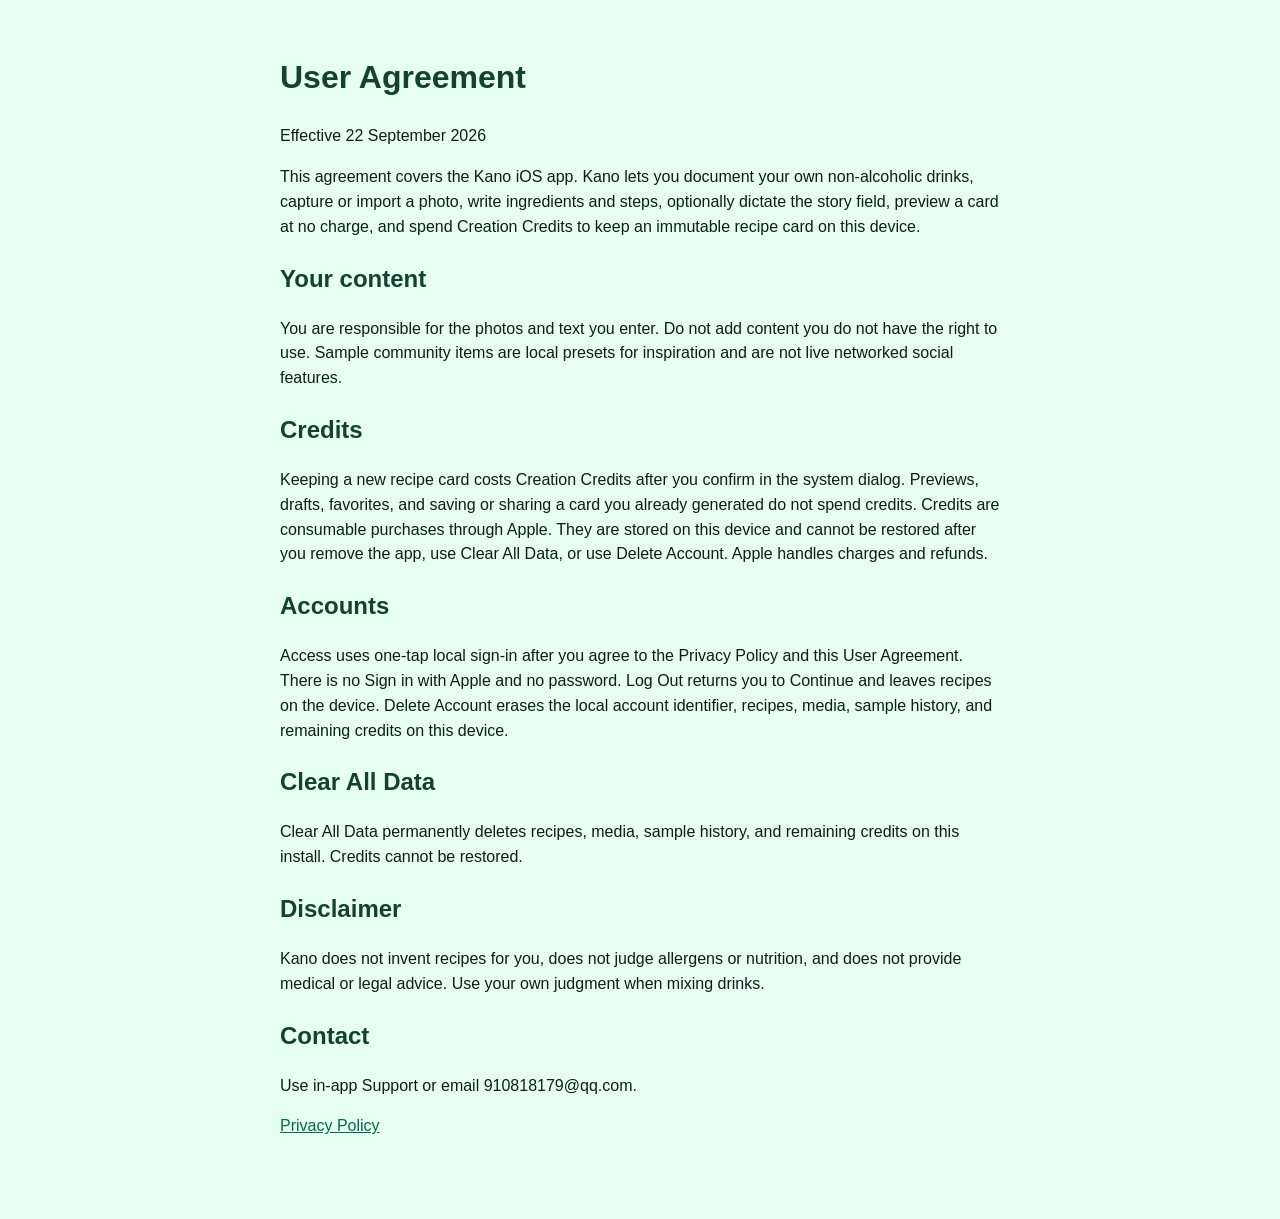
==== user-agreement.html @ 9f15bf1f "Publish Kano Privacy Policy and User Agreement. Co-authored-by: Cursor <cursoragent@cursor.com>" ====
<!DOCTYPE html>
<html lang="en">
<head>
  <meta charset="utf-8">
  <meta name="viewport" content="width=device-width, initial-scale=1">
  <title>User Agreement</title>
  <link rel="stylesheet" href="legal.css">
</head>
<body>
  <main>
    <h1>User Agreement</h1>
    <p>Effective 22 September 2026</p>
    <p>This agreement covers the Kano iOS app. Kano lets you document your own non-alcoholic drinks, capture or import a photo, write ingredients and steps, optionally dictate the story field, preview a card at no charge, and spend Creation Credits to keep an immutable recipe card on this device.</p>

    <h2>Your content</h2>
    <p>You are responsible for the photos and text you enter. Do not add content you do not have the right to use. Sample community items are local presets for inspiration and are not live networked social features.</p>

    <h2>Credits</h2>
    <p>Keeping a new recipe card costs Creation Credits after you confirm in the system dialog. Previews, drafts, favorites, and saving or sharing a card you already generated do not spend credits. Credits are consumable purchases through Apple. They are stored on this device and cannot be restored after you remove the app, use Clear All Data, or use Delete Account. Apple handles charges and refunds.</p>

    <h2>Accounts</h2>
    <p>Access uses one-tap local sign-in after you agree to the Privacy Policy and this User Agreement. There is no Sign in with Apple and no password. Log Out returns you to Continue and leaves recipes on the device. Delete Account erases the local account identifier, recipes, media, sample history, and remaining credits on this device.</p>

    <h2>Clear All Data</h2>
    <p>Clear All Data permanently deletes recipes, media, sample history, and remaining credits on this install. Credits cannot be restored.</p>

    <h2>Disclaimer</h2>
    <p>Kano does not invent recipes for you, does not judge allergens or nutrition, and does not provide medical or legal advice. Use your own judgment when mixing drinks.</p>

    <h2>Contact</h2>
    <p>Use in-app Support or email 910818179@qq.com.</p>
    <p><a href="privacy-policy.html">Privacy Policy</a></p>
  </main>
</body>
</html>
---- legal.css ----
body { font-family: -apple-system, BlinkMacSystemFont, "Segoe UI", sans-serif; background: #e7fff2; color: #0b1f18; margin: 0; }
main { max-width: 720px; margin: 0 auto; padding: 32px 20px 64px; line-height: 1.55; }
h1, h2 { font-family: "Plus Jakarta Sans", -apple-system, sans-serif; color: #134230; }
a { color: #006c49; }
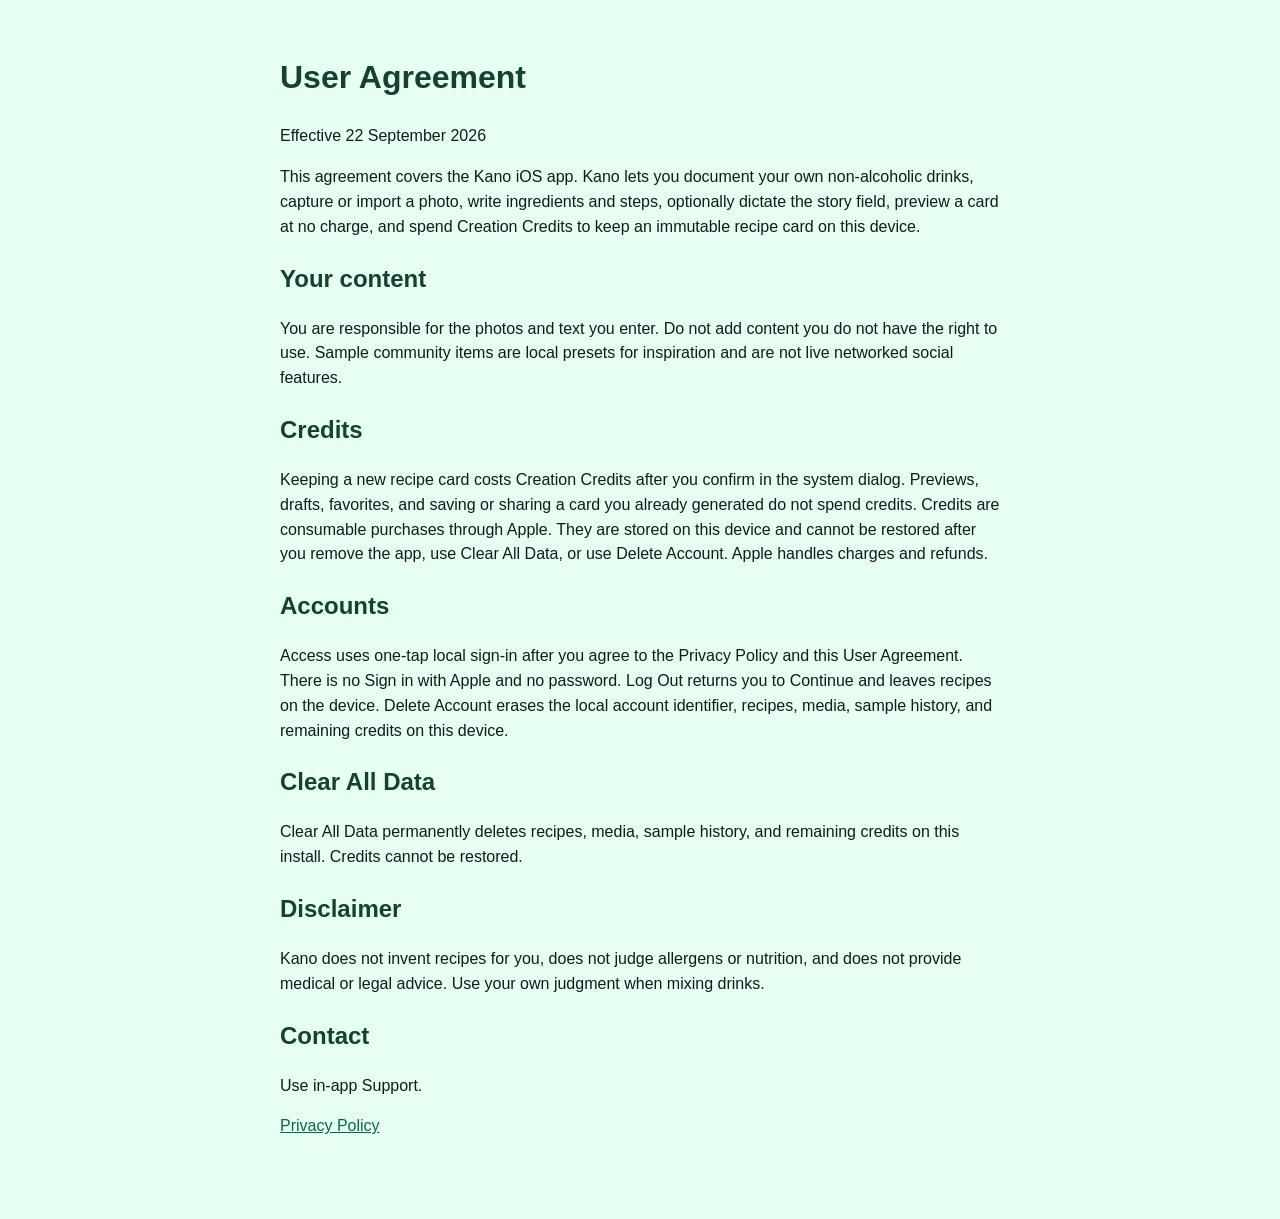
==== commit f0d9d4c8: "Remove public email from legal pages. Co-authored-by: Cursor <cursoragent@cursor.com>" ====
--- a/user-agreement.html
+++ b/user-agreement.html
@@ -28,7 +28,7 @@
     <p>Kano does not invent recipes for you, does not judge allergens or nutrition, and does not provide medical or legal advice. Use your own judgment when mixing drinks.</p>
 
     <h2>Contact</h2>
-    <p>Use in-app Support or email 910818179@qq.com.</p>
+    <p>Use in-app Support.</p>
     <p><a href="privacy-policy.html">Privacy Policy</a></p>
   </main>
 </body>
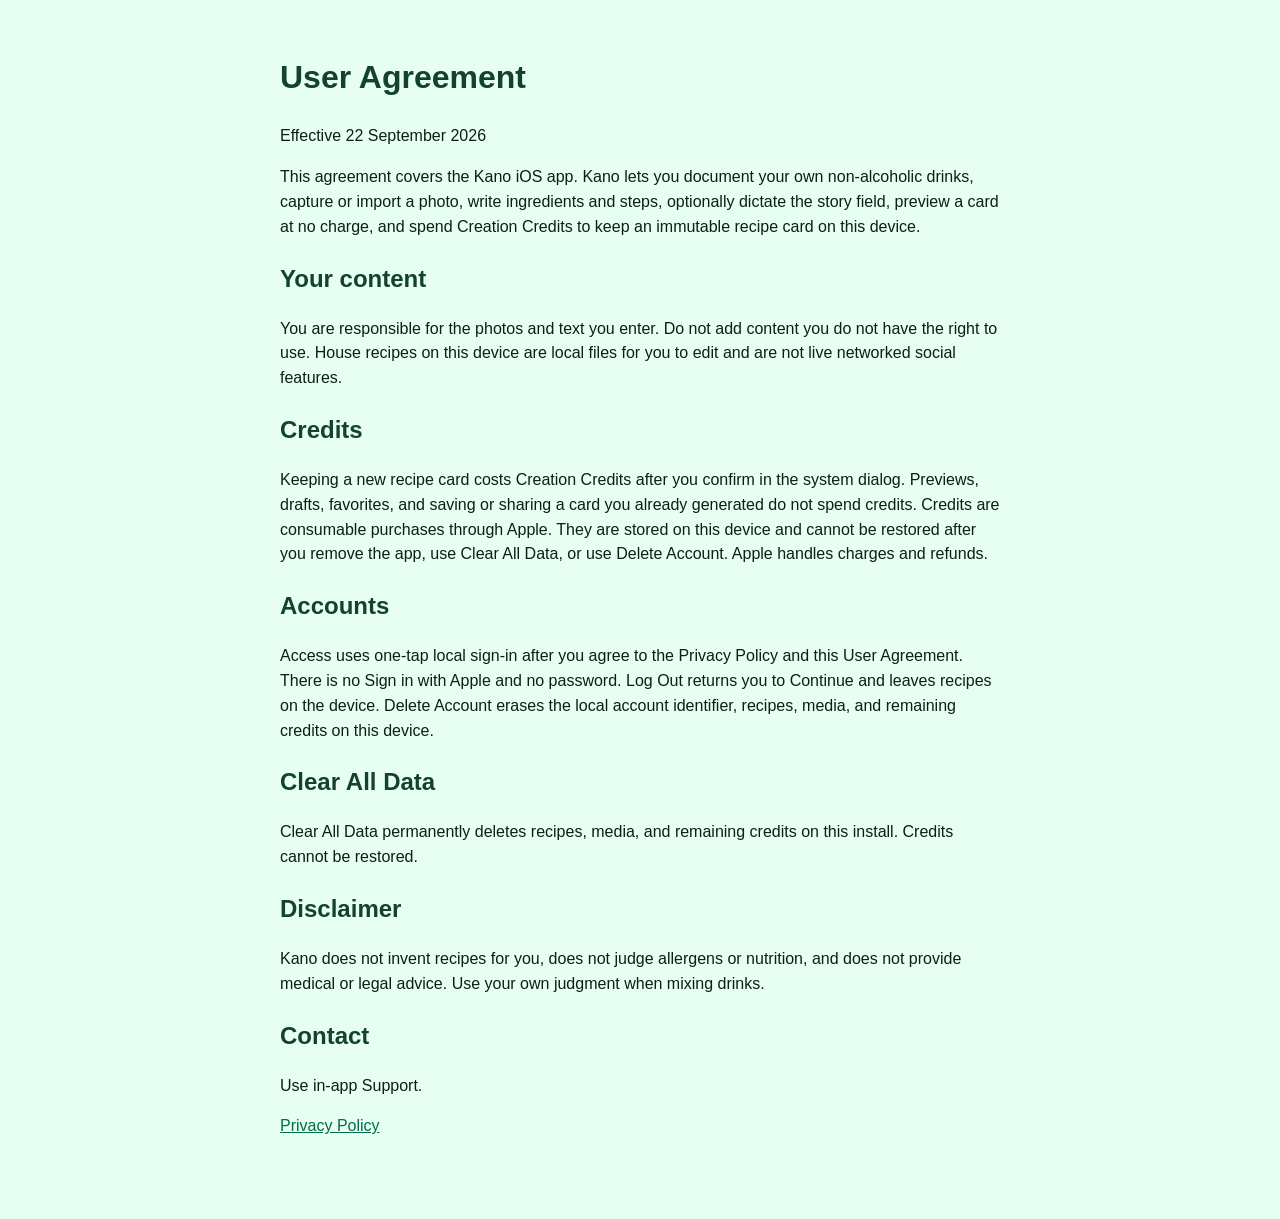
==== commit 2db52227: "Remove Sample wording from legal pages. Co-authored-by: Cursor <cursoragent@cursor.com>" ====
--- a/user-agreement.html
+++ b/user-agreement.html
@@ -13,16 +13,16 @@
     <p>This agreement covers the Kano iOS app. Kano lets you document your own non-alcoholic drinks, capture or import a photo, write ingredients and steps, optionally dictate the story field, preview a card at no charge, and spend Creation Credits to keep an immutable recipe card on this device.</p>
 
     <h2>Your content</h2>
-    <p>You are responsible for the photos and text you enter. Do not add content you do not have the right to use. Sample community items are local presets for inspiration and are not live networked social features.</p>
+    <p>You are responsible for the photos and text you enter. Do not add content you do not have the right to use. House recipes on this device are local files for you to edit and are not live networked social features.</p>
 
     <h2>Credits</h2>
     <p>Keeping a new recipe card costs Creation Credits after you confirm in the system dialog. Previews, drafts, favorites, and saving or sharing a card you already generated do not spend credits. Credits are consumable purchases through Apple. They are stored on this device and cannot be restored after you remove the app, use Clear All Data, or use Delete Account. Apple handles charges and refunds.</p>
 
     <h2>Accounts</h2>
-    <p>Access uses one-tap local sign-in after you agree to the Privacy Policy and this User Agreement. There is no Sign in with Apple and no password. Log Out returns you to Continue and leaves recipes on the device. Delete Account erases the local account identifier, recipes, media, sample history, and remaining credits on this device.</p>
+    <p>Access uses one-tap local sign-in after you agree to the Privacy Policy and this User Agreement. There is no Sign in with Apple and no password. Log Out returns you to Continue and leaves recipes on the device. Delete Account erases the local account identifier, recipes, media, and remaining credits on this device.</p>
 
     <h2>Clear All Data</h2>
-    <p>Clear All Data permanently deletes recipes, media, sample history, and remaining credits on this install. Credits cannot be restored.</p>
+    <p>Clear All Data permanently deletes recipes, media, and remaining credits on this install. Credits cannot be restored.</p>
 
     <h2>Disclaimer</h2>
     <p>Kano does not invent recipes for you, does not judge allergens or nutrition, and does not provide medical or legal advice. Use your own judgment when mixing drinks.</p>
